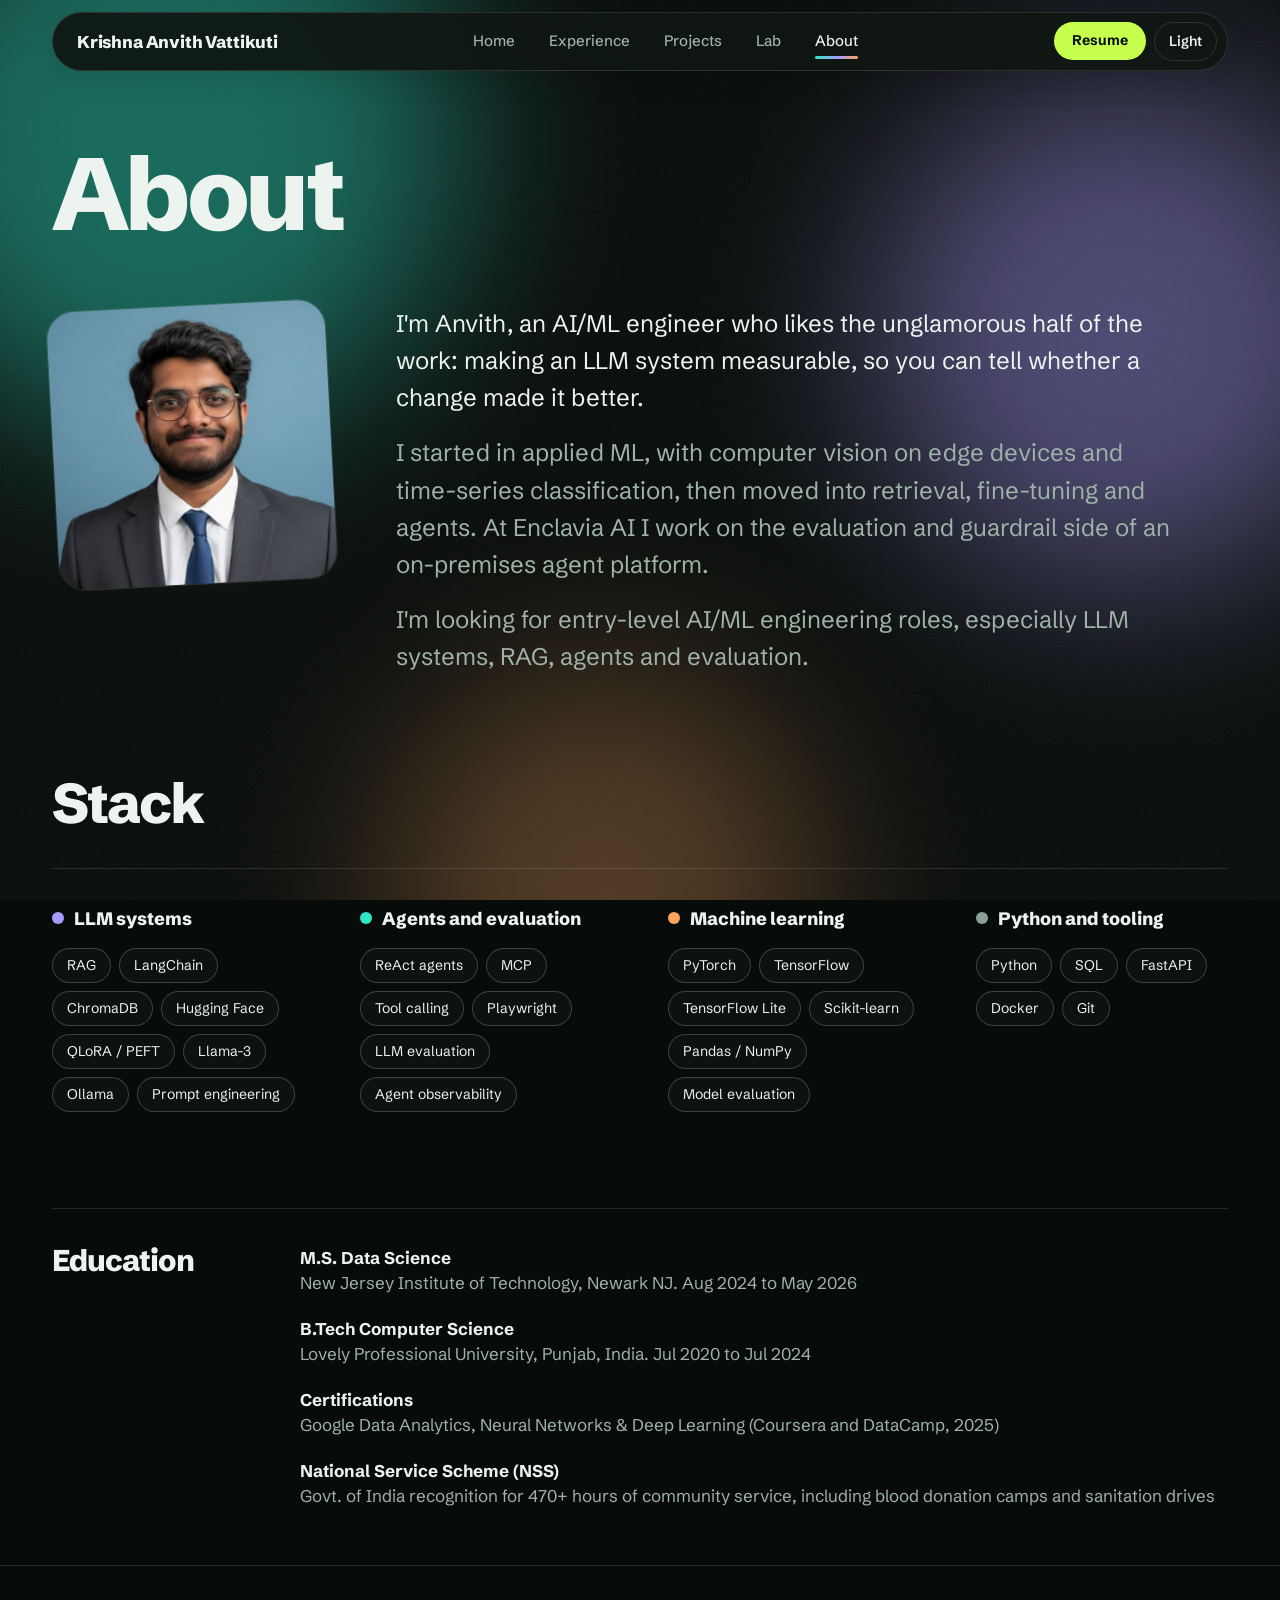
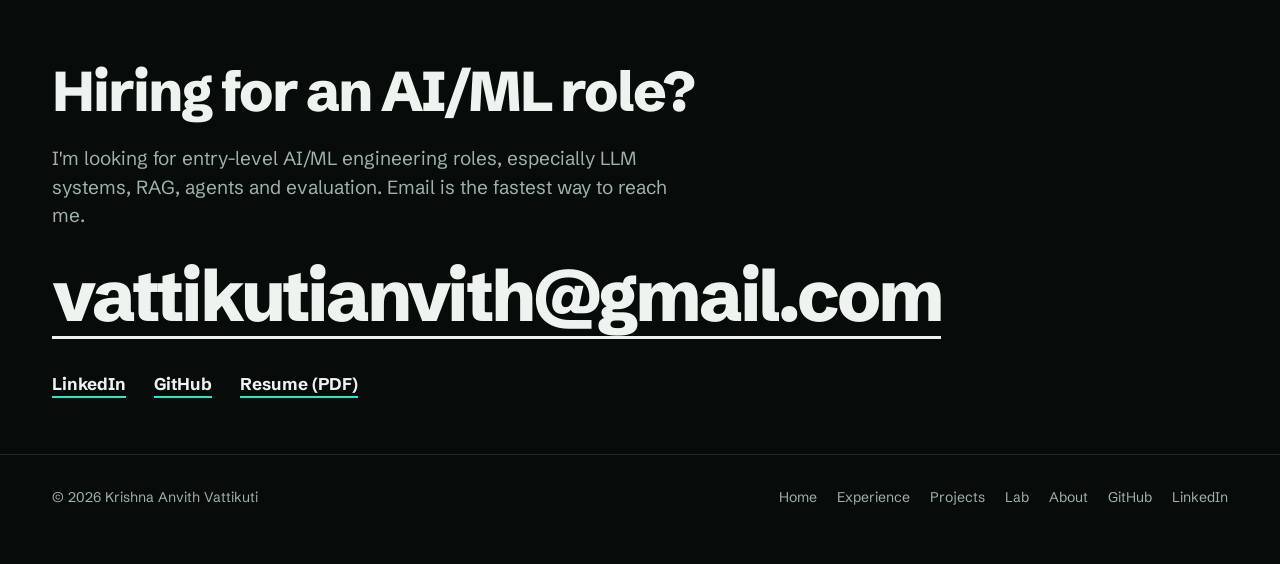
==== about.html @ 9e4044d6 "Redesign portfolio as a multi-page AI/ML site - New dark-first multi-page site at the repo root: Hom" ====
<!doctype html>
<html lang="en">
<head>
<meta charset="utf-8">
<meta name="viewport" content="width=device-width,initial-scale=1">
<title>About | Anvith Vattikuti</title>
<meta name="description" content="Background, stack and education.">
<meta name="theme-color" content="#070B09">
<meta property="og:title" content="About | Anvith Vattikuti"><meta property="og:description" content="Background, stack and education."><meta property="og:type" content="website">
<link rel="icon" href="data:image/svg+xml,%3Csvg xmlns=%27http://www.w3.org/2000/svg%27 viewBox=%270 0 32 32%27%3E%3Crect width=%2732%27 height=%2732%27 rx=%277%27 fill=%27%23070B09%27/%3E%3Cpath d=%27M8 23 16 8l8 15M11.5 18h9%27 stroke=%27%232EE6C8%27 stroke-width=%273%27 fill=%27none%27 stroke-linecap=%27round%27 stroke-linejoin=%27round%27/%3E%3C/svg%3E">
<script>(function(){var d=document.documentElement,t=null;try{t=localStorage.getItem('av-theme')}catch(e){}if(!t){try{t=sessionStorage.getItem('av-theme')}catch(e){}}if(!t){var m=/^av-theme:(dark|light)$/.exec(window.name||'');if(m)t=m[1]}d.setAttribute('data-theme',t==='light'?'light':'dark');d.classList.add('js');setTimeout(function(){d.classList.add('go')},2000)})()</script>
<link rel="preconnect" href="https://fonts.googleapis.com"><link rel="preconnect" href="https://fonts.gstatic.com" crossorigin>
<link href="https://fonts.googleapis.com/css2?family=Instrument+Serif:ital@0;1&family=JetBrains+Mono:wght@400;500&family=Schibsted+Grotesk:wght@400;500;600;700;800&display=swap" rel="stylesheet">
<link rel="stylesheet" href="style.css">
</head>
<body>
<div class="aurora" aria-hidden="true"><i></i><i></i><i></i></div><div class="glow" id="glow" aria-hidden="true"></div>
<div id="progress" aria-hidden="true"></div>
<header class="top"><div class="wrap"><div class="pill">
<a class="brand" href="index.html"><span class="full">Krishna Anvith Vattikuti</span><span class="short">Anvith V.</span></a>
<nav id="nav" aria-label="Primary"><a href="index.html">Home</a><a href="experience.html">Experience</a><a href="projects.html">Projects</a><a href="lab.html">Lab</a><a href="about.html" aria-current="page">About<span class="ind"></span></a></nav>
<div class="hright"><a class="btn-mini" href="Anvith_Vattikuti_Resume.pdf">Resume</a><button class="theme" id="theme" type="button">Dark</button></div>
</div></div></header>
<main>
<div class="wrap"><section class="page-hero"><h1 class="page-title" id="headline"><span class="ln"><span style="--i:0">About</span></span></h1></section>
<div class="about rv"><img src="Pf.jpg" alt="Portrait of Krishna Anvith Vattikuti" width="240" height="240"><div class="copy">
<p>I'm Anvith, an AI/ML engineer who likes the unglamorous half of the work: making an LLM system measurable, so you can tell whether a change made it better.</p>
<p>I started in applied ML, with computer vision on edge devices and time-series classification, then moved into retrieval, fine-tuning and agents. At Enclavia AI I work on the evaluation and guardrail side of an on-premises agent platform.</p>
<p>I'm looking for entry-level AI/ML engineering roles, especially LLM systems, RAG, agents and evaluation.</p>
</div></div>
<section class="block" style="padding-top:0"><h2>Stack</h2><div class="stack rv">
<div class="sgroup rv"><h3><i style="background:var(--llm)"></i>LLM systems</h3><div class="chips"><span>RAG</span><span>LangChain</span><span>ChromaDB</span><span>Hugging Face</span><span>QLoRA / PEFT</span><span>Llama-3</span><span>Ollama</span><span>Prompt engineering</span></div></div>
<div class="sgroup rv"><h3><i style="background:var(--agents)"></i>Agents and evaluation</h3><div class="chips"><span>ReAct agents</span><span>MCP</span><span>Tool calling</span><span>Playwright</span><span>LLM evaluation</span><span>Agent observability</span></div></div>
<div class="sgroup rv"><h3><i style="background:var(--ml)"></i>Machine learning</h3><div class="chips"><span>PyTorch</span><span>TensorFlow</span><span>TensorFlow Lite</span><span>Scikit-learn</span><span>Pandas / NumPy</span><span>Model evaluation</span></div></div>
<div class="sgroup rv"><h3><i style="background:var(--study)"></i>Python and tooling</h3><div class="chips"><span>Python</span><span>SQL</span><span>FastAPI</span><span>Docker</span><span>Git</span></div></div>
</div></section>
<section class="facts-list rv"><h2>Education</h2><div class="list">
<div><strong>M.S. Data Science</strong><div class="sub">New Jersey Institute of Technology, Newark NJ. Aug 2024 to May 2026</div></div>
<div><strong>B.Tech Computer Science</strong><div class="sub">Lovely Professional University, Punjab, India. Jul 2020 to Jul 2024</div></div>
<div><strong>Certifications</strong><div class="sub">Google Data Analytics, Neural Networks &amp; Deep Learning (Coursera and DataCamp, 2025)</div></div>
<div><strong>National Service Scheme (NSS)</strong><div class="sub">Govt. of India recognition for 470+ hours of community service, including blood donation camps and sanitation drives</div></div>
</div></section></div>
<section class="contact"><div class="wrap">
<h2>Hiring for an AI/ML role?</h2>
<p>I'm looking for entry-level AI/ML engineering roles, especially LLM systems, RAG, agents and evaluation. Email is the fastest way to reach me.</p>
<a class="email" href="mailto:vattikutianvith@gmail.com">vattikutianvith@gmail.com</a>
<div class="links"><a href="https://linkedin.com/in/anvithvattikuti">LinkedIn</a><a href="https://github.com/AnvithAnvi">GitHub</a><a href="Anvith_Vattikuti_Resume.pdf">Resume (PDF)</a></div>
</div></section>
</main>
<footer class="site"><div class="wrap">
<span>&copy; <span id="yr">2026</span> Krishna Anvith Vattikuti</span>
<nav aria-label="Footer"><a href="index.html">Home</a><a href="experience.html">Experience</a><a href="projects.html">Projects</a><a href="lab.html">Lab</a><a href="about.html">About</a><a href="https://github.com/AnvithAnvi">GitHub</a><a href="https://linkedin.com/in/anvithvattikuti">LinkedIn</a></nav>
</div></footer>
<script src="app.js"></script>
</body>
</html>
---- style.css ----
/* Anvith Vattikuti portfolio, v2 (rework). Dark-first, aurora backdrop, glass surfaces, lots of motion. */
:root{
  color-scheme:dark;
  --serif:'Instrument Serif',Georgia,serif;
  --bg:#070B09; --card:#0F1713; --glass:rgba(16,24,20,.66); --ink:#EDF3EF; --sub:#9FB2A8; --line:rgba(255,255,255,.12); --soft:rgba(255,255,255,.06); --chip:rgba(255,255,255,.2);
  --agents:#2EE6C8; --llm:#A99BFF; --ml:#FFA45C; --study:#8CA096;
  --cta-bg:#C6FF4D; --cta-fg:#06100A; --focus:#C6FF4D; --aur:.42; --grain:.07;
  --grad:linear-gradient(100deg,#2EE6C8,#A99BFF 55%,#FFA45C);
}
:root[data-theme="light"]{
  color-scheme:light;
  --bg:#F3F5F1; --card:#FFFFFF; --glass:rgba(255,255,255,.72); --ink:#0E1713; --sub:#44564D; --line:rgba(14,23,19,.14); --soft:rgba(14,23,19,.06); --chip:rgba(14,23,19,.22);
  --agents:#0B6E64; --llm:#5B3FB8; --ml:#A24B0C; --study:#5F6F67;
  --cta-bg:#0E1713; --cta-fg:#F3F5F1; --focus:#5B3FB8; --aur:.2; --grain:.05;
  --grad:linear-gradient(100deg,#0B6E64,#5B3FB8 60%,#A24B0C);
}
@view-transition{navigation:auto}
::view-transition-old(root),::view-transition-new(root){animation-duration:.28s}
*{box-sizing:border-box;margin:0;padding:0}
html{scroll-behavior:smooth}
body{background:var(--bg);color:var(--ink);font-family:'Schibsted Grotesk',system-ui,sans-serif;line-height:1.5;transition:background-color .35s,color .35s;overflow-x:hidden;-webkit-font-smoothing:antialiased}
a{color:inherit}
a:focus-visible,button:focus-visible{outline:3px solid var(--focus);outline-offset:3px;border-radius:6px}
::selection{background:var(--llm);color:#fff}
.wrap{max-width:1240px;margin:0 auto;padding:0 32px}
section{scroll-margin-top:96px}
.mono{font-family:'JetBrains Mono',monospace}
.serif{font-family:var(--serif);font-style:italic;font-weight:400;letter-spacing:-.01em}

/* backdrop */
.aurora{position:fixed;inset:0;z-index:-1;overflow:hidden;pointer-events:none}
.aurora i{position:absolute;border-radius:50%;filter:blur(90px);opacity:var(--aur);will-change:transform}
.aurora i:nth-child(1){width:46vw;height:46vw;left:-10vw;top:-12vw;background:var(--agents);animation:drift1 24s ease-in-out infinite alternate}
.aurora i:nth-child(2){width:40vw;height:40vw;right:-8vw;top:6vw;background:var(--llm);animation:drift2 28s ease-in-out infinite alternate}
.aurora i:nth-child(3){width:34vw;height:34vw;left:30vw;bottom:-16vw;background:var(--ml);opacity:calc(var(--aur) * .7);animation:drift3 32s ease-in-out infinite alternate}
.aurora::after{content:"";position:absolute;inset:0;opacity:var(--grain);background-image:url("data:image/svg+xml;utf8,<svg xmlns='http://www.w3.org/2000/svg' width='160' height='160'><filter id='n'><feTurbulence type='fractalNoise' baseFrequency='.9' numOctaves='2' stitchTiles='stitch'/></filter><rect width='100%' height='100%' filter='url(%23n)'/></svg>");mix-blend-mode:overlay}
@keyframes drift1{to{transform:translate(14vw,10vw) scale(1.15)}}
@keyframes drift2{to{transform:translate(-12vw,14vw) scale(.9)}}
@keyframes drift3{to{transform:translate(-18vw,-8vw) scale(1.2)}}
.glow{position:fixed;left:0;top:0;width:520px;height:520px;margin:-260px 0 0 -260px;border-radius:50%;pointer-events:none;z-index:0;opacity:0;transition:opacity .4s;background:radial-gradient(circle,color-mix(in srgb,var(--llm) 24%,transparent),transparent 62%);will-change:transform}
.glow.on{opacity:1}

/* progress + header */
#progress{position:fixed;top:0;left:0;right:0;height:3px;background:var(--grad);transform:scaleX(0);transform-origin:left;z-index:70}
header.top{view-transition-name:site-header;position:sticky;top:12px;z-index:60;margin-top:12px}
.pill{display:flex;align-items:center;justify-content:space-between;gap:16px;background:color-mix(in srgb,var(--card) 94%,transparent);backdrop-filter:blur(16px) saturate(1.4);-webkit-backdrop-filter:blur(16px) saturate(1.4);border:1px solid var(--line);border-radius:999px;padding:8px 10px 8px 24px;box-shadow:0 8px 32px rgba(0,0,0,.12)}
.brand{font-weight:800;font-size:17px;letter-spacing:-.01em;text-decoration:none;white-space:nowrap}
.brand .short{display:none}
nav#nav{display:flex;gap:2px;font-size:15px;font-weight:500}
nav#nav a{position:relative;text-decoration:none;padding:9px 16px;border-radius:999px;color:var(--sub);transition:color .2s,background-color .2s}
nav#nav a:hover{color:var(--ink);background:var(--soft)}
nav#nav a[aria-current="page"]{color:var(--ink)}
nav#nav .ind{position:absolute;left:16px;right:16px;bottom:3px;height:3px;background:var(--grad);border-radius:3px;view-transition-name:nav-ind}
.hright{display:flex;align-items:center;gap:8px}
.btn-mini{display:inline-block;font-size:14px;font-weight:700;text-decoration:none;background:var(--cta-bg);color:var(--cta-fg);border-radius:999px;padding:9px 18px;min-height:38px;line-height:1.4;transition:transform .2s}
.btn-mini:hover{transform:translateY(-2px)}
.theme{font:inherit;font-size:14px;font-weight:600;background:transparent;color:var(--ink);border:1px solid var(--line);border-radius:999px;padding:8px 14px;cursor:pointer;min-height:38px;transition:background-color .2s}
.theme:hover{background:var(--soft)}

/* buttons, type */
.btn{display:inline-block;padding:15px 28px;border-radius:999px;font-weight:700;font-size:16px;text-decoration:none;border:1px solid transparent;transition:transform .25s cubic-bezier(.2,.7,.2,1),box-shadow .25s;will-change:transform}
.btn.primary{background:var(--cta-bg);color:var(--cta-fg);box-shadow:0 10px 30px color-mix(in srgb,var(--cta-bg) 28%,transparent)}
.btn.ghost{background:var(--glass);color:var(--ink);border-color:var(--line);-webkit-backdrop-filter:blur(8px);backdrop-filter:blur(8px)}
.btn:hover{box-shadow:0 14px 40px color-mix(in srgb,var(--cta-bg) 38%,transparent)}
.ctas{display:flex;flex-wrap:wrap;gap:12px}
h1{font-size:clamp(44px,7.4vw,108px);line-height:.98;letter-spacing:-.045em;font-weight:800;text-wrap:balance}
h1.page-title{font-size:clamp(48px,8vw,112px);margin-bottom:22px}
h2{font-size:clamp(32px,4.4vw,56px);line-height:1.04;letter-spacing:-.035em;font-weight:800;margin-bottom:36px;text-wrap:balance}
h2 em,h1 em{font-family:var(--serif);font-weight:400;font-style:italic;letter-spacing:-.02em;background:var(--grad);-webkit-background-clip:text;background-clip:text;color:transparent;padding-right:.08em}
.ln{display:block;overflow:hidden;padding-bottom:.1em;margin-bottom:-.1em}
.ln>span{display:block}
.js .ln>span{transform:translateY(112%) rotate(2deg);transition:transform .95s cubic-bezier(.2,.8,.2,1);transition-delay:calc(var(--i) * 110ms + 100ms)}
.js.go .ln>span{transform:none}
.lede{font-size:clamp(17px,1.5vw,21px);line-height:1.55;color:var(--sub);max-width:54ch;margin-bottom:32px}
.eyebrow{display:inline-flex;align-items:center;gap:10px;font-size:13px;color:var(--sub);border:1px solid var(--line);background:var(--glass);border-radius:999px;padding:7px 14px;margin-bottom:28px}
.eyebrow .dot{width:8px;height:8px;border-radius:50%;background:var(--agents);box-shadow:0 0 0 0 var(--agents);animation:ping 2.2s infinite}
@keyframes ping{70%{box-shadow:0 0 0 9px transparent}100%{box-shadow:0 0 0 0 transparent}}
.layer-llm{color:var(--llm)} .layer-ml{color:var(--ml)} .layer-agents{color:var(--agents)}
.block{padding:48px 0 96px}
.page-hero{padding:72px 0 40px}
.crumb{display:inline-block;margin-bottom:24px;font-size:15px;font-weight:600;color:var(--sub);text-decoration:none}
.crumb:hover{color:var(--ink)}
.kicker{display:block;font-size:13px;letter-spacing:.08em;text-transform:uppercase;color:var(--sub);margin-bottom:14px}

/* scroll reveal */
.js .rv{opacity:0;transform:translateY(30px);transition:opacity .8s cubic-bezier(.2,.7,.2,1),transform .8s cubic-bezier(.2,.7,.2,1);transition-delay:var(--d,0s)}
.js .rv.in{opacity:1;transform:none}

/* spotlight surfaces */
.spot{position:relative;overflow:hidden}
.spot::before{content:"";position:absolute;inset:0;pointer-events:none;opacity:0;transition:opacity .3s;background:radial-gradient(420px circle at var(--mx,50%) var(--my,50%),color-mix(in srgb,var(--llm) 22%,transparent),transparent 60%)}
.spot:hover::before{opacity:1}

/* hero */
.hero{padding:64px 0 56px;min-height:calc(100vh - 80px);min-height:calc(100svh - 80px);display:flex;align-items:center}
.hero-grid{display:flex;flex-wrap:wrap;gap:48px 56px;align-items:center;width:100%}
.hero-copy{flex:1 1 560px;min-width:0}
.hero-copy h1{margin-bottom:28px;font-size:clamp(44px,6vw,92px)}
.rot{display:inline-grid;overflow:hidden;padding:0 .12em .14em 0;vertical-align:bottom}
.rot span{grid-area:1/1;opacity:0;transform:translateY(70%);transition:opacity .6s,transform .7s cubic-bezier(.2,.8,.2,1);font-family:var(--serif);font-style:italic;font-weight:400;letter-spacing:-.02em;background:var(--grad);-webkit-background-clip:text;background-clip:text;color:transparent;white-space:nowrap}
.rot span.on{opacity:1;transform:none}
.rot span.off{opacity:0;transform:translateY(-70%)}
.hero-side{flex:1 1 380px;min-width:0}
.term{background:var(--card);border:1px solid var(--line);border-radius:18px;box-shadow:0 30px 80px rgba(0,0,0,.25);overflow:hidden;transform:perspective(1200px) rotateY(-6deg) rotateX(3deg);transition:transform .5s cubic-bezier(.2,.7,.2,1)}
.term:hover{transform:perspective(1200px) rotateY(0) rotateX(0)}
.term-bar{display:flex;align-items:center;gap:8px;padding:12px 16px;border-bottom:1px solid var(--line);font-size:12px;color:var(--sub)}
.term-bar i{width:10px;height:10px;border-radius:50%;background:var(--chip)}
.term-bar span{margin-left:8px}
.log{list-style:none;padding:18px 18px 8px;font-size:13px;line-height:1.5;min-height:292px}
.log li{display:flex;justify-content:space-between;gap:12px;padding:6px 0;opacity:0;border-bottom:1px dashed var(--line)}
.js.go .log li{animation:lin .55s cubic-bezier(.2,.7,.2,1) both;animation-delay:calc(var(--i) * .5s + .9s)}
@keyframes lin{from{opacity:0;transform:translateX(-14px)}to{opacity:1;transform:none}}
.log .sp{padding-left:var(--in,0)}
.log .ok{color:var(--agents)} .log .warn{color:var(--ml)} .log .t{color:var(--sub)}
.log .evals{border-bottom:0}
.term-foot{padding:10px 18px 14px;font-size:11px;color:var(--sub)}
.caret{display:inline-block;width:8px;height:14px;background:var(--agents);vertical-align:-2px;animation:blink 1s steps(1) infinite}
@keyframes blink{50%{opacity:0}}

/* marquee */
.marq{overflow:hidden;border-block:1px solid var(--line);padding:20px 0;background:var(--glass);backdrop-filter:blur(6px)}
.marq-track{display:flex;width:max-content;animation:marq 42s linear infinite}
.marq:hover .marq-track{animation-play-state:paused}
.marq-track span{font-size:clamp(22px,2.6vw,34px);font-weight:700;letter-spacing:-.02em;padding-right:40px;white-space:nowrap;color:var(--ink)}
.marq-track .it{font-family:var(--serif);font-style:italic;font-weight:400;color:var(--sub)}
.marq-track b{color:var(--agents);font-weight:400;padding-right:40px}
@keyframes marq{to{transform:translateX(-50%)}}

/* stats */
.stats{display:flex;flex-wrap:wrap;gap:0;border-bottom:1px solid var(--line)}
.stat{flex:1 1 220px;min-width:0;padding:44px 28px;border-right:1px solid var(--line)}
.stat:last-child{border-right:0}
.stat .n{font-size:clamp(44px,5.6vw,80px);font-weight:800;letter-spacing:-.05em;line-height:1;background:var(--grad);-webkit-background-clip:text;background-clip:text;color:transparent}
.stat .l{margin-top:12px;color:var(--sub);font-size:15px;max-width:22ch}

/* selected work: stacking cards */
.sec-head{display:flex;flex-wrap:wrap;justify-content:space-between;align-items:flex-end;gap:16px;margin-bottom:40px}
.sec-head h2{margin:0}
.sec-head a{font-weight:700;text-decoration:none;border-bottom:2px solid var(--agents);padding-bottom:2px}
.cards{padding-bottom:12vh}
.pcard{position:sticky;top:calc(96px + var(--n) * 18px);display:flex;flex-wrap:wrap;gap:28px 48px;background:var(--card);border:1px solid var(--line);border-radius:28px;padding:44px;margin-bottom:6vh;min-height:min(62vh,520px);transform-origin:50% 0;box-shadow:0 30px 80px rgba(0,0,0,.18);will-change:transform}
.pcard .info{flex:1 1 420px;min-width:0;display:flex;flex-direction:column;position:relative}
.pcard .num{font-size:14px;color:var(--sub);margin-bottom:auto;padding-bottom:28px}
.pcard h3{font-size:clamp(36px,4.6vw,64px);letter-spacing:-.04em;line-height:1;font-weight:800;margin-bottom:16px}
.pcard h3 a{text-decoration:none}
.pcard p{font-size:18px;line-height:1.6;color:var(--sub);max-width:52ch;margin-bottom:20px}
.pcard .viz{flex:1 1 360px;min-width:0;border-radius:18px;border:1px solid var(--line);background:var(--soft);position:relative;overflow:hidden;min-height:260px;display:flex;align-items:center;justify-content:center;padding:24px}
.tags{display:flex;flex-wrap:wrap;gap:8px;margin-bottom:22px;font-size:12.5px}
.tags span{border:1px solid var(--chip);border-radius:999px;padding:4px 12px;background:var(--glass)}
.plinks{display:flex;flex-wrap:wrap;gap:10px 24px;font-size:16px;font-weight:700}
.plinks a{text-decoration:none;border-bottom:2px solid var(--agents)}
.plinks a:hover{border-color:var(--llm)}
/* viz: agentwatch */
.v-aw{width:100%;display:flex;flex-direction:column;gap:12px}
.v-aw div{height:16px;border-radius:5px;background:var(--agents);transform-origin:left;animation:vbar 5s ease-in-out infinite;animation-delay:var(--d)}
.v-aw div:nth-child(2){background:var(--llm)}.v-aw div:nth-child(5){background:var(--ml)}
.v-aw .flag{position:absolute;right:20px;bottom:18px;font-size:12px;color:var(--ml);border:1px solid var(--ml);border-radius:999px;padding:3px 10px;background:var(--card);height:auto;animation:none;transform:none}
@keyframes vbar{0%,8%{transform:scaleX(0)}30%,80%{transform:scaleX(1)}100%{transform:scaleX(0)}}
/* viz: raft */
.v-raft{width:100%;display:flex;flex-direction:column;gap:10px;font-size:13px}
.v-raft p{margin:0;max-width:none;font-size:13px;padding:10px 14px;border-radius:10px;border:1px solid var(--line);background:var(--card);color:var(--sub);position:relative;transition:none}
.v-raft p.hit{animation:hit 6s ease-in-out infinite;border-color:var(--llm)}
.v-raft p.hit::after{content:"[1]";position:absolute;right:12px;top:9px;color:var(--llm);font-weight:700}
.v-raft p.hit:nth-child(4){animation-delay:3s}.v-raft p.hit:nth-child(4)::after{content:"[2]"}
.v-raft p:not(.hit){opacity:.55}
@keyframes hit{0%,15%{background:var(--card);color:var(--sub)}35%,70%{background:color-mix(in srgb,var(--llm) 22%,var(--card));color:var(--ink)}100%{background:var(--card);color:var(--sub)}}
/* viz: mcp */
.v-mcp{width:100%;max-width:340px;position:relative;height:210px;border:1px solid var(--line);border-radius:12px;background:var(--card);padding:34px 18px 18px}
.v-mcp::before{content:"";position:absolute;left:0;right:0;top:0;height:22px;border-bottom:1px solid var(--line);background:linear-gradient(90deg,var(--chip) 0 6px,transparent 6px) 10px 8px/12px 6px repeat-x;opacity:.7}
.v-mcp .f{height:12px;border-radius:4px;background:var(--soft);margin-bottom:10px}
.v-mcp .f:nth-child(2){width:70%}
.v-mcp .go-btn{position:absolute;left:18px;bottom:20px;padding:8px 18px;border-radius:8px;background:var(--cta-bg);color:var(--cta-fg);font-size:12px;font-weight:700;animation:press 6s infinite}
.v-mcp .cur{position:absolute;left:30px;top:50px;width:18px;height:18px;border-left:2px solid var(--ink);border-top:2px solid var(--ink);transform:rotate(-20deg);animation:cur 6s ease-in-out infinite}
@keyframes cur{0%{left:240px;top:30px}30%{left:40px;top:84px}55%{left:44px;top:162px}70%,100%{left:44px;top:162px}}
@keyframes press{0%,60%{transform:none}66%{transform:scale(.92)}74%,100%{transform:none}}

/* career trace */
.trace{--lab:150px;background:var(--card);border:1px solid var(--line);border-radius:24px;padding:32px;position:relative;box-shadow:0 20px 60px rgba(0,0,0,.14)}
.trace-head{display:flex;flex-wrap:wrap;justify-content:space-between;gap:10px;margin-bottom:18px}
.trace-title{font-weight:700;font-size:15px}
.legend{display:flex;flex-wrap:wrap;gap:16px;font-size:13px;color:var(--sub)}
.legend span{display:inline-flex;align-items:center;gap:6px}
.legend i{width:10px;height:10px;border-radius:50%;display:inline-block}
.axis{display:grid;grid-template-columns:var(--lab) 1fr;gap:12px;height:22px;font-size:11px;color:var(--sub)}
.axis .ticks{position:relative}
.axis .ticks span{position:absolute;top:0;white-space:nowrap}
.rows{position:relative}
.tr-row{display:grid;grid-template-columns:var(--lab) 1fr;gap:12px;align-items:center;background:transparent;border:0;border-top:1px solid var(--line);padding:11px 8px;margin:0 -8px;width:calc(100% + 16px);font:inherit;color:inherit;text-align:left;cursor:pointer;border-radius:8px;transition:background-color .2s}
.tr-row:hover,.tr-row[aria-pressed="true"]{background:var(--soft)}
.tr-label{font-size:13.5px;font-weight:500}
.tr-row[aria-pressed="true"] .tr-label{font-weight:800}
.tr-track{position:relative;height:18px;border-radius:5px;background:var(--soft)}
.tr-bar{position:absolute;top:3px;height:12px;border-radius:4px;min-width:10px;transform-origin:left;transition:transform .8s cubic-bezier(.2,.7,.2,1),filter .3s;transition-delay:var(--d,0s);transform:scaleX(0)}
.trace.in .tr-bar{transform:scaleX(1)}
.tr-row:hover .tr-bar,.tr-row[aria-pressed="true"] .tr-bar{filter:brightness(1.25) saturate(1.2)}
.l-agents{background:var(--agents)} .l-llm{background:var(--llm)} .l-ml{background:var(--ml)} .l-study{background:var(--study)}
.tr-bar.live::after{content:"";position:absolute;right:-3px;top:50%;width:8px;height:8px;margin-top:-4px;border-radius:50%;background:var(--llm);animation:pulse 2.2s ease-out infinite}
@keyframes pulse{0%{box-shadow:0 0 0 0 color-mix(in srgb,var(--llm) 60%,transparent)}70%{box-shadow:0 0 0 10px transparent}100%{box-shadow:0 0 0 0 transparent}}
.over{position:absolute;top:0;bottom:0;left:calc(var(--lab) + 12px);right:0;pointer-events:none}
.playhead{position:absolute;top:0;bottom:0;left:0;width:2px;background:var(--grad);opacity:0;box-shadow:0 0 14px var(--agents)}
.trace.in .playhead{animation:sweep 2.4s cubic-bezier(.4,0,.2,1) .2s both}
@keyframes sweep{0%{left:0;opacity:1}92%{opacity:1}100%{left:calc(100% - 2px);opacity:.25}}
.detail{margin-top:18px;padding-top:18px;border-top:1px solid var(--line);min-height:120px}
.detail h3{font-size:20px;font-weight:800;letter-spacing:-.02em;margin-bottom:2px}
.detail .when{font-size:13px;color:var(--sub);margin-bottom:8px}
.detail p{font-size:16px;line-height:1.55;color:var(--sub);max-width:64ch}
.detail a{display:inline-block;margin-top:8px;font-weight:700}
.hint{margin-top:12px;font-size:13px;color:var(--sub)}

/* experience */
.xwrap{position:relative;padding-left:48px}
.xwrap::before{content:"";position:absolute;left:11px;top:8px;bottom:8px;width:2px;background:var(--line)}
.xfill{position:absolute;left:11px;top:8px;width:2px;height:var(--fill,0px);background:var(--grad);box-shadow:0 0 12px var(--agents)}
.xentry{position:relative;display:flex;flex-wrap:wrap;gap:12px 40px;background:var(--card);border:1px solid var(--line);border-radius:24px;padding:32px;margin-bottom:28px;transition:transform .35s cubic-bezier(.2,.7,.2,1),border-color .3s}
.xentry:hover{transform:translateX(6px);border-color:var(--chip)}
.xentry::before{content:"";position:absolute;left:-44px;top:40px;width:16px;height:16px;border-radius:50%;background:var(--bg);border:2px solid var(--chip);transition:all .3s}
.xentry.on::before{background:var(--agents);border-color:var(--agents);box-shadow:0 0 0 6px color-mix(in srgb,var(--agents) 22%,transparent)}
.xdate{flex:0 0 150px;font-size:13px;color:var(--sub);padding-top:8px}
.xbody{flex:1 1 440px;min-width:0}
.xbody h3{font-size:clamp(24px,2.6vw,32px);font-weight:800;letter-spacing:-.03em;line-height:1.1}
.xco{font-size:17px;font-weight:700;margin:4px 0 16px}
.xbody ul{padding-left:20px;font-size:16px;line-height:1.65;color:var(--sub);max-width:68ch}
.xbody li{margin-bottom:8px}
.xtags{display:flex;flex-wrap:wrap;gap:8px;margin-top:16px;font-size:12px}
.xtags span{border:1px solid var(--chip);border-radius:999px;padding:3px 11px;background:var(--glass)}
.xteaser{display:flex;flex-direction:column}
.xt{display:flex;flex-wrap:wrap;align-items:baseline;gap:6px 32px;padding:26px 8px;border-top:1px solid var(--line);text-decoration:none;position:relative;transition:padding .35s cubic-bezier(.2,.7,.2,1),background-color .3s}
.xt:last-child{border-bottom:1px solid var(--line)}
.xt:hover{padding-left:28px;background:var(--soft)}
.xt .d{flex:0 0 150px;font-size:13px;color:var(--sub)}
.xt .r{flex:1 1 280px;font-size:clamp(22px,2.4vw,30px);font-weight:800;letter-spacing:-.03em}
.xt .c{flex:0 0 auto;color:var(--sub);font-size:16px;font-weight:600}

/* projects page rows */
.prow{display:flex;flex-wrap:wrap;gap:16px 48px;padding:36px 16px;margin:0 -16px;border-top:1px solid var(--line);background:linear-gradient(var(--soft),var(--soft)) no-repeat left top/0% 100%;transition:background-size .6s cubic-bezier(.2,.7,.2,1);border-radius:6px}
.prow:hover,.prow:focus-within{background-size:100% 100%}
.pdate{flex:0 0 150px;font-size:13px;color:var(--sub);padding-top:12px}
.pmain{flex:1 1 480px;min-width:0}
.pname{display:inline-block;font-weight:800;letter-spacing:-.04em;line-height:1;transition:transform .45s cubic-bezier(.2,.7,.2,1)}
.pname a{text-decoration:none}
.prow:hover .pname,.prow:focus-within .pname{transform:translateX(12px)}
.pdesc{font-size:17px;line-height:1.6;color:var(--sub);max-width:64ch;margin:12px 0 14px}
.also{display:flex;flex-wrap:wrap;gap:16px 48px;border-top:1px solid var(--line);padding-top:36px;margin-top:0}
.also h3{flex:0 0 150px;font-size:17px;font-weight:800}
.alist{flex:1 1 480px;min-width:0;display:flex;flex-direction:column;gap:14px;font-size:16px;line-height:1.55;color:var(--sub);max-width:68ch}
.alist a{font-weight:700;color:var(--ink)}

/* case study */
.facts{display:flex;flex-wrap:wrap;gap:18px 44px;background:var(--card);border:1px solid var(--line);border-radius:20px;padding:22px 28px;margin-bottom:64px;font-size:15px}
.facts div{min-width:0}
.facts dt{font-size:12px;color:var(--sub);margin-bottom:2px;text-transform:uppercase;letter-spacing:.06em}
.facts dd{font-weight:700}
.cs{display:flex;flex-wrap:wrap;gap:56px;align-items:flex-start}
.toc{flex:0 0 200px;position:sticky;top:110px;align-self:flex-start;display:flex;flex-direction:column;gap:4px;font-size:15px}
.toc a{text-decoration:none;color:var(--sub);padding:7px 0 7px 16px;border-left:2px solid var(--line);transition:color .2s,border-color .2s,padding .3s}
.toc a:hover{color:var(--ink)}
.toc a[aria-current="true"]{color:var(--ink);border-left-color:var(--agents);font-weight:700;padding-left:22px}
.cs-body{flex:1 1 560px;min-width:0;max-width:72ch}
.cs-body section{margin-bottom:60px}
.cs-body h2{font-size:clamp(28px,3vw,38px);margin-bottom:16px}
.cs-body p{font-size:18px;line-height:1.7;color:var(--sub);margin-bottom:14px}
.cs-body ul{padding-left:22px;font-size:17px;line-height:1.65;color:var(--sub)}
.cs-body li{margin-bottom:10px}
.cs-body strong{color:var(--ink)}
.cs-body a{color:var(--ink)}
.cs-next{display:flex;flex-wrap:wrap;justify-content:space-between;gap:16px;border-top:1px solid var(--line);padding-top:28px;margin-top:40px;font-size:17px;font-weight:700}
.cs-next a{text-decoration:none}

/* stack */
.stack{display:flex;flex-wrap:wrap;gap:40px 56px;border-top:1px solid var(--line);padding-top:36px}
.sgroup{flex:1 1 240px;min-width:0}
.sgroup h3{display:flex;align-items:center;gap:10px;font-size:18px;font-weight:800;margin-bottom:16px}
.sgroup h3 i{width:12px;height:12px;border-radius:50%;display:inline-block}
.chips{display:flex;flex-wrap:wrap;gap:8px;font-size:14px}
.chips span{border:1px solid var(--chip);border-radius:999px;padding:6px 14px;background:var(--glass);transition:transform .25s,border-color .25s,background-color .25s}
.chips span:hover{transform:translateY(-3px) rotate(-1.5deg);border-color:var(--ink);background:var(--soft)}

/* about */
.about{display:flex;flex-wrap:wrap;gap:40px 64px;align-items:flex-start;margin-bottom:80px}
.about img{width:280px;max-width:100%;height:auto;aspect-ratio:1/1;object-fit:cover;border-radius:28px;border:1px solid var(--line);transform:rotate(-3deg);transition:transform .5s cubic-bezier(.2,.7,.2,1)}
.about img:hover{transform:rotate(0) scale(1.03)}
.about .copy{flex:1 1 420px;min-width:0}
.about .copy p{font-size:clamp(19px,1.9vw,24px);line-height:1.55;color:var(--sub);max-width:52ch;margin-bottom:18px}
.about .copy p:first-child{color:var(--ink)}
.facts-list{display:flex;flex-wrap:wrap;gap:16px 48px;border-top:1px solid var(--line);padding-top:36px;margin-bottom:56px}
.facts-list h2{flex:0 0 200px;font-size:30px;margin:0}
.facts-list .list{flex:1 1 480px;min-width:0;display:flex;flex-direction:column;gap:20px;font-size:17px}
.facts-list .sub{color:var(--sub)}

/* contact + footer */
.contact{padding:96px 0 56px;margin-top:24px;border-top:1px solid var(--line);text-align:left}
.contact h2{margin-bottom:24px}
.contact p{font-size:19px;color:var(--sub);max-width:52ch;margin-bottom:28px}
.email{display:inline-block;font-size:clamp(26px,5.6vw,76px);font-weight:800;letter-spacing:-.045em;line-height:1.05;margin-bottom:32px;word-break:break-word;text-decoration:none;background:linear-gradient(var(--ink),var(--ink)) no-repeat 0 100%/100% 3px;transition:background-size .5s cubic-bezier(.2,.7,.2,1),color .3s;padding-bottom:6px}
.email:hover{background-size:100% 100%;color:var(--bg)}
.links{display:flex;flex-wrap:wrap;gap:12px 28px;font-size:17px;font-weight:700}
.links a{text-decoration:none;border-bottom:2px solid var(--agents)}
footer.site{padding:32px 0 56px;color:var(--sub);font-size:14px;border-top:1px solid var(--line)}
footer.site .wrap{display:flex;flex-wrap:wrap;justify-content:space-between;gap:12px 32px}
footer.site nav{display:flex;flex-wrap:wrap;gap:20px}
footer.site a{text-decoration:none}footer.site a:hover{color:var(--ink)}

@media (max-width:900px){
  .pcard{position:relative;top:auto;min-height:0;padding:28px;transform:none !important;filter:none !important}
  .cards{padding-bottom:0}
  .toc{position:static;flex-basis:100%;flex-direction:row;flex-wrap:wrap;gap:6px 16px}
  .toc a{border-left:0;padding:4px 0}
  .toc a[aria-current="true"]{padding-left:0}
  .term{transform:none}
  .stat{border-right:0;border-bottom:1px solid var(--line);padding:28px 8px}
}
@media (max-width:760px){
  .wrap{padding:0 20px}
  .pill{flex-wrap:wrap;border-radius:26px;padding:10px 12px 0 18px;gap:0 12px}
  .brand .full{display:none}.brand .short{display:inline}
  nav#nav{order:3;flex:1 0 100%;margin:4px -6px 0;overflow-x:auto}
  nav#nav a{padding:10px 12px;white-space:nowrap}
  nav#nav .ind{left:12px;right:12px;bottom:2px}
  .btn-mini{display:none}
  .hero{padding-top:40px;min-height:0}
  .trace{--lab:112px;padding:20px 16px}
  .tr-label{font-size:12px}
  .xwrap{padding-left:34px}
  .xentry{padding:22px}
  .xentry::before{left:-31px}
  .xwrap::before,.xfill{left:5px}
  .xentry:hover{transform:none}
  .pcard h3{font-size:36px}
  .contact{padding-top:64px}
}
@media (prefers-reduced-motion: reduce){
  html{scroll-behavior:auto}
  *,*::before,*::after{animation:none !important;transition:none !important}
  @view-transition{navigation:none}
  .js .ln>span,.js .rv{transform:none;opacity:1}
  .js .tr-bar{transform:scaleX(1)}
  .playhead,.glow{display:none}
  .log li{opacity:1}
  .rot span:first-child{opacity:1;transform:none}
  .v-aw div{transform:none}
  .marq-track{animation:none}
}

/* lab */
.lab-grid{display:flex;flex-wrap:wrap;gap:28px}
.panel{background:var(--card);border:1px solid var(--line);border-radius:24px;padding:32px;min-width:0}
.panel h2{font-size:clamp(26px,2.8vw,36px);margin-bottom:8px}
.panel .sub{color:var(--sub);font-size:16px;max-width:60ch;margin-bottom:22px}
.askrow{display:flex;flex-wrap:wrap;gap:10px;margin-bottom:14px}
.askrow input{flex:1 1 280px;min-width:0;font:inherit;font-size:17px;color:var(--ink);background:var(--soft);border:1px solid var(--line);border-radius:999px;padding:14px 22px}
.askrow input:focus{outline:3px solid var(--focus);outline-offset:2px}
.askrow button{font:inherit;font-weight:700;font-size:16px;background:var(--cta-bg);color:var(--cta-fg);border:0;border-radius:999px;padding:14px 28px;cursor:pointer}
.qchips{display:flex;flex-wrap:wrap;gap:8px;margin-bottom:24px}
.qchips button,.qchips a{font:inherit;font-size:13.5px;color:var(--ink);background:var(--glass);border:1px solid var(--chip);border-radius:999px;padding:6px 14px;cursor:pointer;text-decoration:none;transition:transform .2s,border-color .2s}
.qchips button:hover,.qchips a:hover{transform:translateY(-2px);border-color:var(--ink)}
.out{display:flex;flex-wrap:wrap;gap:24px 32px}
.out>div{min-width:0}
.out .ans{flex:1 1 380px}
.out .side{flex:1 1 300px}
.a-text{font-size:18px;line-height:1.6;margin-bottom:12px}
.a-text.refuse{color:var(--ml);font-weight:600}
.cite{font-weight:700;color:var(--llm);text-decoration:none;font-size:.85em;vertical-align:super}
.srcs{list-style:none;font-size:12.5px;color:var(--sub);display:flex;flex-direction:column;gap:4px;margin-bottom:14px}
.srcs a,.near a{color:var(--ink)}
.srcs span{opacity:.7}
.near{font-size:12.5px;color:var(--sub);margin-bottom:14px}
.gauge{position:relative;height:8px;border-radius:99px;background:var(--soft);margin-top:8px}
.gauge i{display:block;height:100%;border-radius:99px;background:var(--grad);transition:width .6s cubic-bezier(.2,.7,.2,1)}
.gauge b{position:absolute;top:-4px;width:2px;height:16px;background:var(--ink);transition:left .3s}
.gl{display:flex;justify-content:space-between;font-size:11.5px;color:var(--sub);margin-top:6px}
.tr-title{font-size:12px;color:var(--sub);margin-bottom:10px}
.sp{display:grid;grid-template-columns:130px 1fr 64px;gap:10px;align-items:center;font-size:12px;padding:5px 0;border-bottom:1px dashed var(--line)}
.sp .bar{height:8px;border-radius:4px;background:var(--soft);position:relative;overflow:hidden}
.sp .bar i{position:absolute;left:0;top:0;bottom:0;width:0;background:var(--agents);border-radius:4px;transition:width .6s cubic-bezier(.2,.7,.2,1);transition-delay:var(--d)}
#trace.in .sp .bar i{width:var(--w)}
.sp span:last-child{text-align:right;color:var(--sub)}
#evals{display:flex;flex-wrap:wrap;gap:8px;margin-top:14px}
.chip-ev{font-size:11.5px;border-radius:999px;padding:4px 11px;border:1px solid var(--chip)}
.chip-ev.ok{color:var(--agents);border-color:var(--agents)}
.chip-ev.warn{color:var(--ml);border-color:var(--ml)}
.chip-ev.na{color:var(--sub)}
.tau-row{display:flex;flex-wrap:wrap;align-items:center;gap:12px 20px;margin-bottom:20px}
.tau-row label{font-weight:700}
.tau-row input[type=range]{flex:1 1 240px;accent-color:var(--agents);min-width:0}
.tau-row output{font-size:20px;font-weight:800;min-width:3ch}
.metrics{display:flex;flex-wrap:wrap;gap:14px;margin-bottom:24px}
.m{flex:1 1 180px;min-width:0;background:var(--soft);border-radius:16px;padding:16px 18px}
.m b{display:block;font-size:34px;letter-spacing:-.04em;line-height:1.1;background:var(--grad);-webkit-background-clip:text;background-clip:text;color:transparent}
.m span{font-size:13px;color:var(--sub)}
#sweep{max-width:640px;margin-bottom:6px}
#sweep svg{width:100%;height:auto;display:block}
#sweep text{font-size:10px;fill:var(--sub);font-family:'JetBrains Mono',monospace}
#sweep .gr{stroke:var(--line);stroke-width:1}
#sweep .l-hit{stroke:var(--agents);stroke-width:2.5}
#sweep .l-ref{stroke:var(--ml);stroke-width:2.5;stroke-dasharray:6 4}
#sweep .tm{stroke:var(--ink);stroke-width:1.5}
.lg{display:flex;flex-wrap:wrap;gap:16px;font-size:12.5px;color:var(--sub);margin-bottom:20px}
.lg i{display:inline-block;width:18px;height:3px;vertical-align:middle;margin-right:6px;background:var(--agents)}
.lg i.d{background:repeating-linear-gradient(90deg,var(--ml) 0 6px,transparent 6px 10px)}
.tbl{overflow-x:auto}
.tbl table{border-collapse:collapse;width:100%;font-size:13.5px;min-width:620px}
.tbl td{padding:8px 10px;border-top:1px solid var(--line);vertical-align:top}
.tbl tr.f td:first-child{color:var(--ml);font-weight:700}
.tbl tr.p td:first-child{color:var(--agents)}
.note{font-size:15px;color:var(--sub);line-height:1.65;max-width:72ch}
.note strong{color:var(--ink)}
.try{display:flex;flex-wrap:wrap;gap:20px 40px;align-items:center;background:var(--card);border:1px solid var(--line);border-radius:28px;padding:40px}
.try>div{flex:1 1 320px;min-width:0}
.try h2{margin-bottom:12px}
@media (max-width:760px){.panel{padding:20px}.sp{grid-template-columns:100px 1fr 56px}.try{padding:24px}}

/* hero status pills */
.status{display:flex;flex-wrap:wrap;gap:10px;margin-bottom:28px}
.status .eyebrow{margin:0}
.eyebrow.open .dot{background:var(--llm);box-shadow:0 0 0 0 var(--llm)}

/* lab: map + trace evals */
.lab-nav{display:flex;flex-wrap:wrap;gap:8px;margin-top:8px}
.lab-nav a{font-size:14px;font-weight:600;text-decoration:none;color:var(--ink);background:var(--glass);border:1px solid var(--chip);border-radius:999px;padding:8px 16px;transition:transform .2s,border-color .2s}
.lab-nav a:hover{transform:translateY(-2px);border-color:var(--ink)}
.tgrid{display:flex;flex-wrap:wrap;gap:24px 32px}
.tgrid>div{flex:1 1 360px;min-width:0}
#tjson{width:100%;height:290px;resize:vertical;font:13px/1.5 'JetBrains Mono',monospace;color:var(--ink);background:var(--soft);border:1px solid var(--line);border-radius:14px;padding:14px;margin-bottom:14px}
#tjson:focus{outline:3px solid var(--focus);outline-offset:2px}
.wf{display:grid;grid-template-columns:120px 1fr 64px;gap:10px;align-items:center;font-size:12px;padding:6px 0;border-bottom:1px dashed var(--line)}
.wfb{position:relative;height:10px;border-radius:5px;background:var(--soft)}
.wfb i{position:absolute;top:0;bottom:0;border-radius:5px;background:var(--agents);transition:left .4s,width .4s}
.wfb i.bad{background:var(--ml)}
.wf span:last-child{text-align:right;color:var(--sub)}
.tsum{font-size:14px;font-weight:700;margin:18px 0 10px}
.tsum.ok{color:var(--agents)}.tsum.warn{color:var(--ml)}
.ev{display:grid;grid-template-columns:48px 130px 1fr;gap:8px;font-size:12.5px;padding:6px 0;border-bottom:1px dashed var(--line)}
.ev.ok b{color:var(--agents)}.ev.warn b{color:var(--ml)}
.ev em{font-style:normal;color:var(--sub)}
@media (max-width:760px){.wf{grid-template-columns:90px 1fr 56px}.ev{grid-template-columns:44px 1fr}.ev em{grid-column:1/-1}}
.panel{scroll-margin-top:96px}

/* tablet header: nav drops to its own row before the pill can overflow */
@media (max-width:1040px){
  .pill{flex-wrap:wrap;border-radius:26px;padding:10px 12px 0 22px;gap:0 12px}
  nav#nav{order:3;flex:1 0 100%;margin:4px -6px 0;overflow-x:auto}
  nav#nav a{padding:10px 14px;white-space:nowrap}
  nav#nav .ind{left:14px;right:14px;bottom:2px}
}
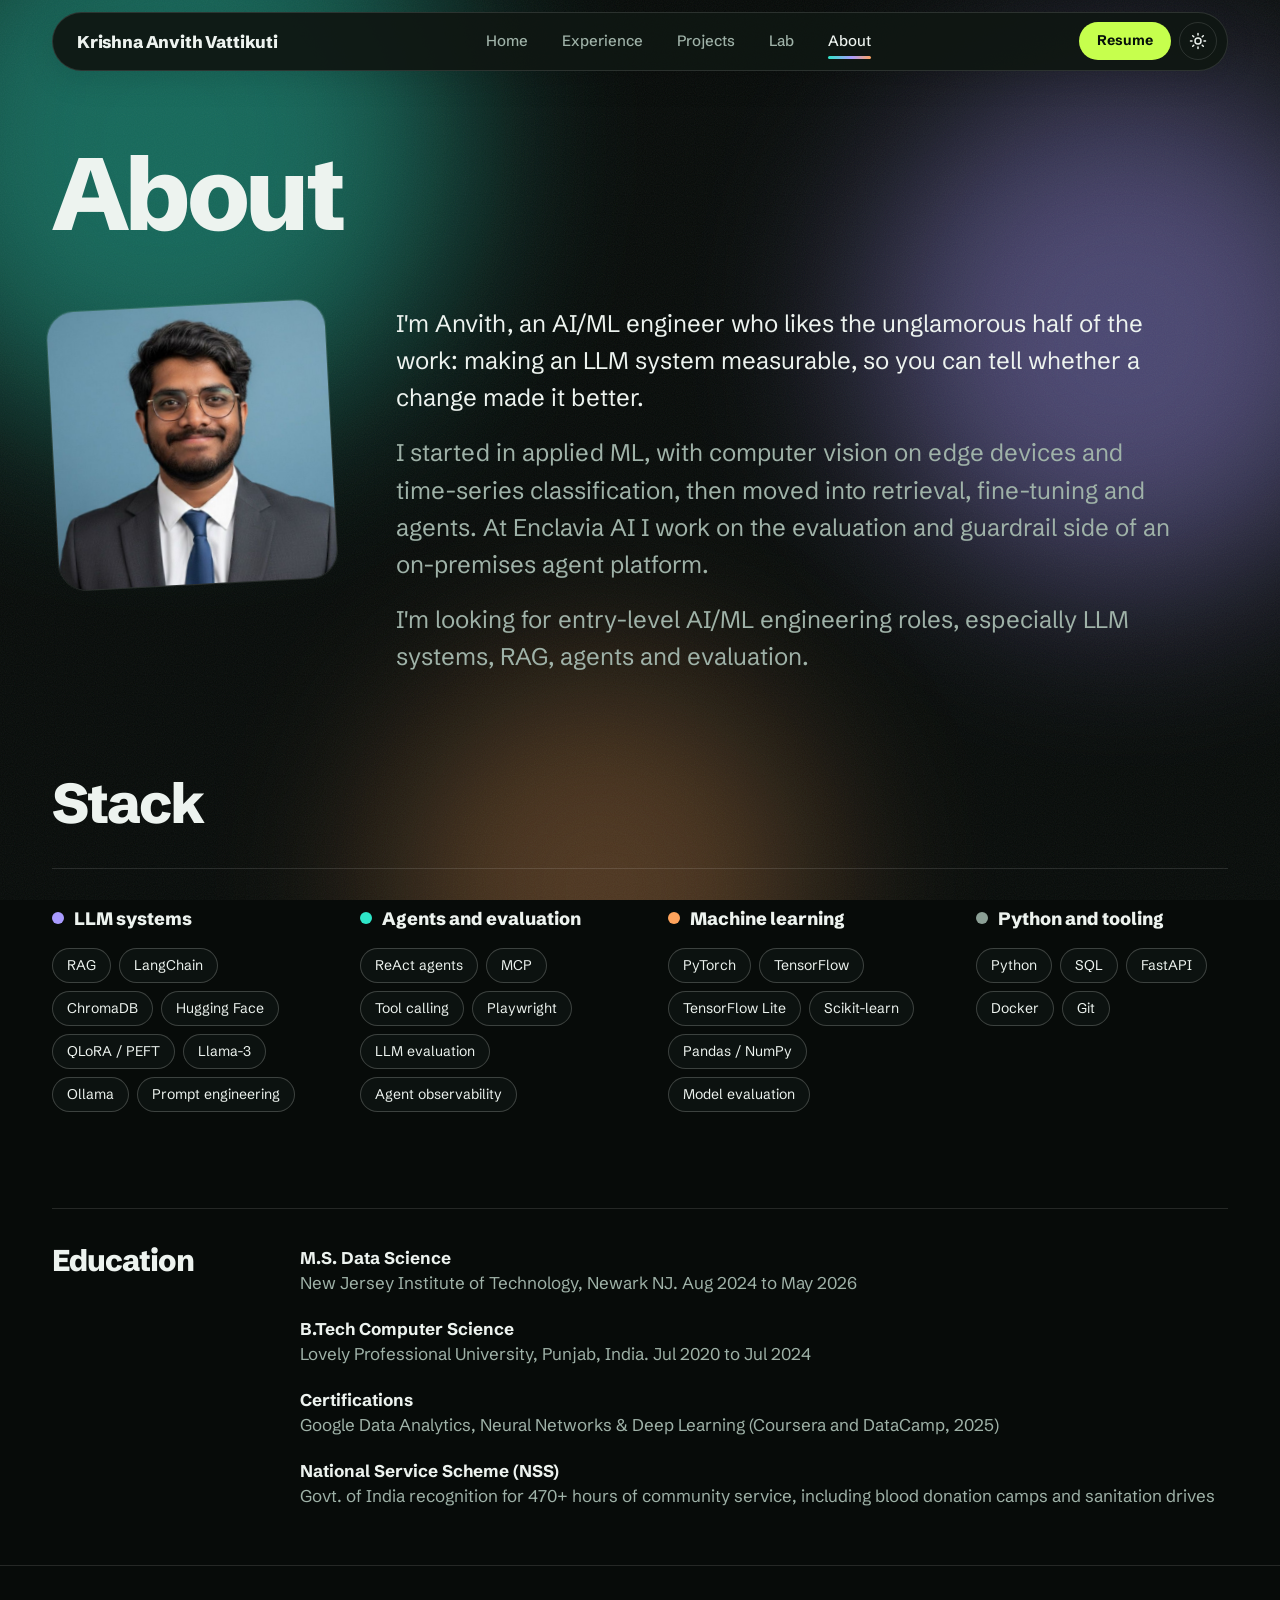
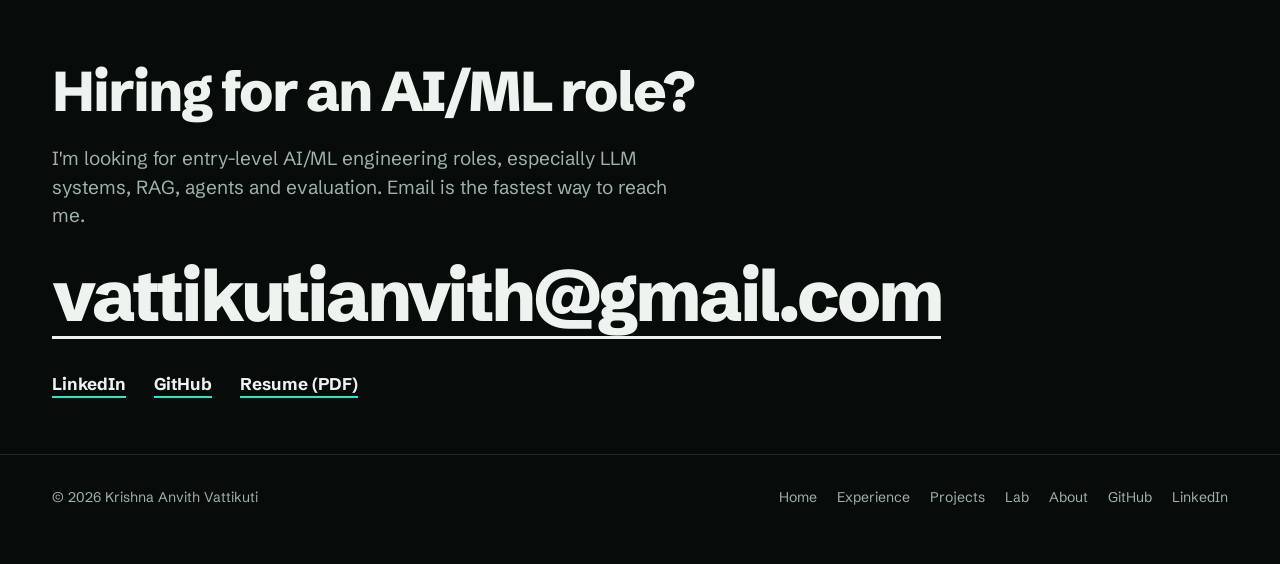
==== commit ac995cf3: "Richer case studies, share/SEO assets, Lab polish, icon theme toggle - AgentWatch: real dashboard sc" ====
--- a/about.html
+++ b/about.html
@@ -3,12 +3,16 @@
 <head>
 <meta charset="utf-8">
 <meta name="viewport" content="width=device-width,initial-scale=1">
-<title>About | Anvith Vattikuti</title>
-<meta name="description" content="Background, stack and education.">
+<title>About | Krishna Anvith Vattikuti</title>
+<meta name="description" content="Background, skills and education: LLM systems, RAG, agents and evaluation, with an M.S. in Data Science from NJIT.">
 <meta name="theme-color" content="#070B09">
-<meta property="og:title" content="About | Anvith Vattikuti"><meta property="og:description" content="Background, stack and education."><meta property="og:type" content="website">
+<link rel="canonical" href="https://anvithanvi.github.io/Anvith-Portfolio/about.html">
+<meta property="og:title" content="About | Krishna Anvith Vattikuti"><meta property="og:description" content="Background, skills and education: LLM systems, RAG, agents and evaluation, with an M.S. in Data Science from NJIT."><meta property="og:type" content="website"><meta property="og:site_name" content="Krishna Anvith Vattikuti"><meta property="og:url" content="https://anvithanvi.github.io/Anvith-Portfolio/about.html">
+<meta property="og:image" content="https://anvithanvi.github.io/Anvith-Portfolio/img/og.jpg"><meta property="og:image:width" content="1200"><meta property="og:image:height" content="630"><meta property="og:image:alt" content="Krishna Anvith Vattikuti, AI/ML engineer: LLM systems, agents and evaluation">
+<meta name="twitter:card" content="summary_large_image"><meta name="twitter:title" content="About | Krishna Anvith Vattikuti"><meta name="twitter:description" content="Background, skills and education: LLM systems, RAG, agents and evaluation, with an M.S. in Data Science from NJIT."><meta name="twitter:image" content="https://anvithanvi.github.io/Anvith-Portfolio/img/og.jpg">
+<link rel="apple-touch-icon" href="img/apple-touch-icon.png">
 <link rel="icon" href="data:image/svg+xml,%3Csvg xmlns=%27http://www.w3.org/2000/svg%27 viewBox=%270 0 32 32%27%3E%3Crect width=%2732%27 height=%2732%27 rx=%277%27 fill=%27%23070B09%27/%3E%3Cpath d=%27M8 23 16 8l8 15M11.5 18h9%27 stroke=%27%232EE6C8%27 stroke-width=%273%27 fill=%27none%27 stroke-linecap=%27round%27 stroke-linejoin=%27round%27/%3E%3C/svg%3E">
-<script>(function(){var d=document.documentElement,t=null;try{t=localStorage.getItem('av-theme')}catch(e){}if(!t){try{t=sessionStorage.getItem('av-theme')}catch(e){}}if(!t){var m=/^av-theme:(dark|light)$/.exec(window.name||'');if(m)t=m[1]}d.setAttribute('data-theme',t==='light'?'light':'dark');d.classList.add('js');setTimeout(function(){d.classList.add('go')},2000)})()</script>
+<script>(function(){var d=document.documentElement,t=null;try{t=localStorage.getItem('av-theme')}catch(e){}if(!t){try{t=sessionStorage.getItem('av-theme')}catch(e){}}if(!t){var m=/^av-theme:(dark|light)$/.exec(window.name||'');if(m)t=m[1]}d.setAttribute('data-theme',t==='light'?'light':'dark');if(!('CSSViewTransitionRule' in window))d.classList.add('no-vt');d.classList.add('js');setTimeout(function(){d.classList.add('go')},2000)})()</script>
 <link rel="preconnect" href="https://fonts.googleapis.com"><link rel="preconnect" href="https://fonts.gstatic.com" crossorigin>
 <link href="https://fonts.googleapis.com/css2?family=Instrument+Serif:ital@0;1&family=JetBrains+Mono:wght@400;500&family=Schibsted+Grotesk:wght@400;500;600;700;800&display=swap" rel="stylesheet">
 <link rel="stylesheet" href="style.css">
@@ -18,8 +22,8 @@
 <div id="progress" aria-hidden="true"></div>
 <header class="top"><div class="wrap"><div class="pill">
 <a class="brand" href="index.html"><span class="full">Krishna Anvith Vattikuti</span><span class="short">Anvith V.</span></a>
-<nav id="nav" aria-label="Primary"><a href="index.html">Home</a><a href="experience.html">Experience</a><a href="projects.html">Projects</a><a href="lab.html">Lab</a><a href="about.html" aria-current="page">About<span class="ind"></span></a></nav>
-<div class="hright"><a class="btn-mini" href="Anvith_Vattikuti_Resume.pdf">Resume</a><button class="theme" id="theme" type="button">Dark</button></div>
+<nav id="nav" aria-label="Primary"><a href="index.html">Home</a><a href="experience.html">Experience</a><a href="projects.html">Projects</a><a href="lab.html">Lab</a><a href="about.html" aria-current="page">About<span class="ind"></span></a><a class="nav-resume" href="Krishna_Anvith_Vattikuti_Resume.pdf">Resume</a></nav>
+<div class="hright"><a class="btn-mini" href="Krishna_Anvith_Vattikuti_Resume.pdf">Resume</a><button class="theme" id="theme" type="button" aria-label="Switch to light theme" title="Toggle theme"><svg class="i-sun" viewBox="0 0 24 24" width="18" height="18" fill="none" stroke="currentColor" stroke-width="2" stroke-linecap="round" stroke-linejoin="round" aria-hidden="true"><circle cx="12" cy="12" r="4"/><path d="M12 2v2M12 20v2M4.93 4.93l1.41 1.41M17.66 17.66l1.41 1.41M2 12h2M20 12h2M4.93 19.07l1.41-1.41M17.66 6.34l1.41-1.41"/></svg><svg class="i-moon" viewBox="0 0 24 24" width="18" height="18" fill="none" stroke="currentColor" stroke-width="2" stroke-linecap="round" stroke-linejoin="round" aria-hidden="true"><path d="M21 12.8A9 9 0 1 1 11.2 3a7 7 0 0 0 9.8 9.8z"/></svg></button><button class="menu-btn" id="menu" type="button" aria-expanded="false" aria-controls="nav" aria-label="Open menu"><span></span><span></span></button></div>
 </div></div></header>
 <main>
 <div class="wrap"><section class="page-hero"><h1 class="page-title" id="headline"><span class="ln"><span style="--i:0">About</span></span></h1></section>
@@ -44,7 +48,7 @@
 <h2>Hiring for an AI/ML role?</h2>
 <p>I'm looking for entry-level AI/ML engineering roles, especially LLM systems, RAG, agents and evaluation. Email is the fastest way to reach me.</p>
 <a class="email" href="mailto:vattikutianvith@gmail.com">vattikutianvith@gmail.com</a>
-<div class="links"><a href="https://linkedin.com/in/anvithvattikuti">LinkedIn</a><a href="https://github.com/AnvithAnvi">GitHub</a><a href="Anvith_Vattikuti_Resume.pdf">Resume (PDF)</a></div>
+<div class="links"><a href="https://linkedin.com/in/anvithvattikuti">LinkedIn</a><a href="https://github.com/AnvithAnvi">GitHub</a><a href="Krishna_Anvith_Vattikuti_Resume.pdf">Resume (PDF)</a></div>
 </div></section>
 </main>
 <footer class="site"><div class="wrap">
--- a/style.css
+++ b/style.css
@@ -54,7 +54,11 @@
 .hright{display:flex;align-items:center;gap:8px}
 .btn-mini{display:inline-block;font-size:14px;font-weight:700;text-decoration:none;background:var(--cta-bg);color:var(--cta-fg);border-radius:999px;padding:9px 18px;min-height:38px;line-height:1.4;transition:transform .2s}
 .btn-mini:hover{transform:translateY(-2px)}
-.theme{font:inherit;font-size:14px;font-weight:600;background:transparent;color:var(--ink);border:1px solid var(--line);border-radius:999px;padding:8px 14px;cursor:pointer;min-height:38px;transition:background-color .2s}
+.theme{display:grid;place-items:center;width:38px;height:38px;background:transparent;color:var(--ink);border:1px solid var(--line);border-radius:999px;padding:0;cursor:pointer;transition:background-color .2s}
+.theme svg{display:block}
+.theme .i-moon,:root[data-theme="light"] .theme .i-sun{display:none}
+:root[data-theme="light"] .theme .i-moon{display:block}
+.theme:focus-visible{outline:2px solid var(--agents);outline-offset:2px}
 .theme:hover{background:var(--soft)}
 
 /* buttons, type */
@@ -301,7 +305,9 @@
 footer.site a{text-decoration:none}footer.site a:hover{color:var(--ink)}
 
 @media (max-width:900px){
-  .pcard{position:relative;top:auto;min-height:0;padding:28px;transform:none !important;filter:none !important}
+  .pcard{position:relative;top:auto;min-height:0;padding:28px;transform:none;filter:none}
+  .js .pcard.rv{transform:translateY(44px) scale(.96)}
+  .js .pcard.rv.in{transform:none}
   .cards{padding-bottom:0}
   .toc{position:static;flex-basis:100%;flex-direction:row;flex-wrap:wrap;gap:6px 16px}
   .toc a{border-left:0;padding:4px 0}
@@ -329,16 +335,16 @@
   .contact{padding-top:64px}
 }
 @media (prefers-reduced-motion: reduce){
+  /* gentle, not off: phones often have reduce-motion on, so keep fades and short reveals; stop loops and big movement */
   html{scroll-behavior:auto}
-  *,*::before,*::after{animation:none !important;transition:none !important}
-  @view-transition{navigation:none}
-  .js .ln>span,.js .rv{transform:none;opacity:1}
-  .js .tr-bar{transform:scaleX(1)}
+  .aurora i,.marq-track,.eyebrow .dot,.tr-bar.live::after,.caret,.v-aw div,.v-raft p.hit,.v-mcp .cur,.v-mcp .go-btn,.playhead{animation:none !important}
+  .term,.term:hover,.about img,.about img:hover{transform:none}
+  .js .ln>span{transform:translateY(30%) rotate(0)}
+  .js .rv{transform:translateY(10px)}
+  .js .pcard.rv{transform:none}
+  .rot span,.rot span.off{transform:none}
   .playhead,.glow{display:none}
-  .log li{opacity:1}
-  .rot span:first-child{opacity:1;transform:none}
   .v-aw div{transform:none}
-  .marq-track{animation:none}
 }
 
 /* lab */
@@ -442,3 +448,67 @@
   nav#nav a{padding:10px 14px;white-space:nowrap}
   nav#nav .ind{left:14px;right:14px;bottom:2px}
 }
+
+/* fallback page fade for browsers without cross-document view transitions */
+@keyframes pagein{from{opacity:0;transform:translateY(10px)}to{opacity:1;transform:none}}
+.no-vt main{animation:pagein .5s cubic-bezier(.2,.7,.2,1) both}
+.no-vt body{transition:opacity .2s,background-color .35s,color .35s}
+.leaving body{opacity:0}
+
+/* menu button + phone header: one compact row, links in a dropdown */
+.menu-btn{display:none;width:44px;height:44px;border-radius:999px;border:1px solid var(--line);background:transparent;cursor:pointer;position:relative;color:var(--ink)}
+.menu-btn span{position:absolute;left:13px;right:13px;height:2px;border-radius:2px;background:currentColor;transition:transform .3s cubic-bezier(.2,.7,.2,1),top .3s}
+.menu-btn span:nth-child(1){top:17px}.menu-btn span:nth-child(2){top:25px}
+.pill.open .menu-btn span:nth-child(1){top:21px;transform:rotate(45deg)}
+.pill.open .menu-btn span:nth-child(2){top:21px;transform:rotate(-45deg)}
+.nav-resume{display:none}
+@keyframes dropin{from{opacity:0;transform:translateY(-8px) scale(.98)}to{opacity:1;transform:none}}
+@media (max-width:760px){
+  .pill{position:relative;flex-wrap:nowrap;border-radius:999px;padding:8px 8px 8px 20px;gap:10px}
+  .menu-btn{display:block;flex:0 0 auto}
+  .hright{gap:8px}
+  .theme{width:44px;height:44px}
+  nav#nav{display:none;order:0;flex:none;margin:0;overflow:visible;position:absolute;top:calc(100% + 10px);left:0;right:0;flex-direction:column;gap:2px;padding:10px;background:var(--card);border:1px solid var(--line);border-radius:24px;box-shadow:0 24px 60px rgba(0,0,0,.45)}
+  .pill.open nav#nav{display:flex;animation:dropin .28s cubic-bezier(.2,.7,.2,1) both}
+  nav#nav a{padding:15px 18px;font-size:18px;font-weight:600;border-radius:16px;white-space:normal}
+  nav#nav a[aria-current="page"]{background:var(--soft);color:var(--ink)}
+  nav#nav .ind{display:none}
+  .nav-resume{display:block;margin-top:6px;text-align:center;background:var(--cta-bg);color:var(--cta-fg) !important}
+  .hero{padding-top:28px}
+  .status{gap:8px}
+}
+
+/* lab: question-set picker */
+#split{font:inherit;font-size:.9rem;color:var(--ink);background:var(--card);border:1px solid var(--line);border-radius:10px;padding:8px 12px;max-width:100%;min-height:40px}
+#split:focus-visible{outline:2px solid var(--accent);outline-offset:2px}
+
+/* case studies: screenshots, tables, bars, steps */
+.shots{display:flex;flex-wrap:wrap;gap:24px;margin:22px 0 8px}
+.shot{flex:1 1 260px;min-width:0;margin:0;display:flex;flex-direction:column;gap:10px}
+.shot-frame{max-height:520px;overflow:auto;border:1px solid var(--line);border-radius:16px;background:var(--card);overscroll-behavior:contain}
+.shot-frame:focus-visible{outline:2px solid var(--agents);outline-offset:3px}
+.shot-frame img{display:block;width:100%;height:auto;max-width:100%}
+.shot figcaption{font-size:14px;line-height:1.5;color:var(--sub)}
+.tbl-wrap{overflow-x:auto;margin:6px 0 18px;border:1px solid var(--line);border-radius:14px}
+.cs-tbl{width:100%;border-collapse:collapse;font-size:16px}
+.cs-tbl th,.cs-tbl td{text-align:left;padding:12px 16px;border-bottom:1px solid var(--line);color:var(--ink)}
+.cs-tbl th{font-size:12px;letter-spacing:.06em;text-transform:uppercase;color:var(--sub)}
+.cs-tbl tr:last-child td{border-bottom:0}
+.bars{display:flex;flex-direction:column;gap:22px;margin:18px 0 10px}
+.bar-label{font-size:14px;font-weight:700;color:var(--ink);margin-bottom:8px}
+.bar-row{display:grid;grid-template-columns:116px minmax(0,1fr) 54px;align-items:center;gap:10px;margin-bottom:6px;font-size:13px;color:var(--sub)}
+.bar-track{height:12px;border-radius:99px;background:var(--soft);overflow:hidden}
+.bar-track i{display:block;height:100%;border-radius:99px;transform-origin:left;animation:barin .9s cubic-bezier(.2,.7,.2,1) both}
+.bar-track .b0,.legend .b0{background:var(--study)}
+.bar-track .b1,.legend .b1{background:var(--llm)}
+.bar-val{font-variant-numeric:tabular-nums;text-align:right;color:var(--ink);font-weight:700}
+.legend{display:flex;flex-wrap:wrap;gap:6px 20px;font-size:13px!important;margin-bottom:22px!important}
+.legend span{display:inline-flex;align-items:center;gap:8px}
+.legend i{width:12px;height:12px;border-radius:99px;display:inline-block}
+@keyframes barin{from{transform:scaleX(0)}to{transform:scaleX(1)}}
+@media (prefers-reduced-motion:reduce){.bar-track i{animation-duration:.01s}}
+.steps{padding-left:0;list-style:none;counter-reset:st;display:flex;flex-direction:column;gap:14px;font-size:17px;line-height:1.65;color:var(--sub)}
+.steps li{counter-increment:st;position:relative;padding-left:44px;margin:0}
+.steps li::before{content:counter(st);position:absolute;left:0;top:2px;width:30px;height:30px;border-radius:99px;border:1px solid var(--line);display:grid;place-items:center;font:700 13px/1 var(--mono,monospace);color:var(--ink);background:var(--card)}
+@media (max-width:560px){.bar-row{grid-template-columns:96px minmax(0,1fr) 46px}}
+.qchips .rand{border-style:dashed}
